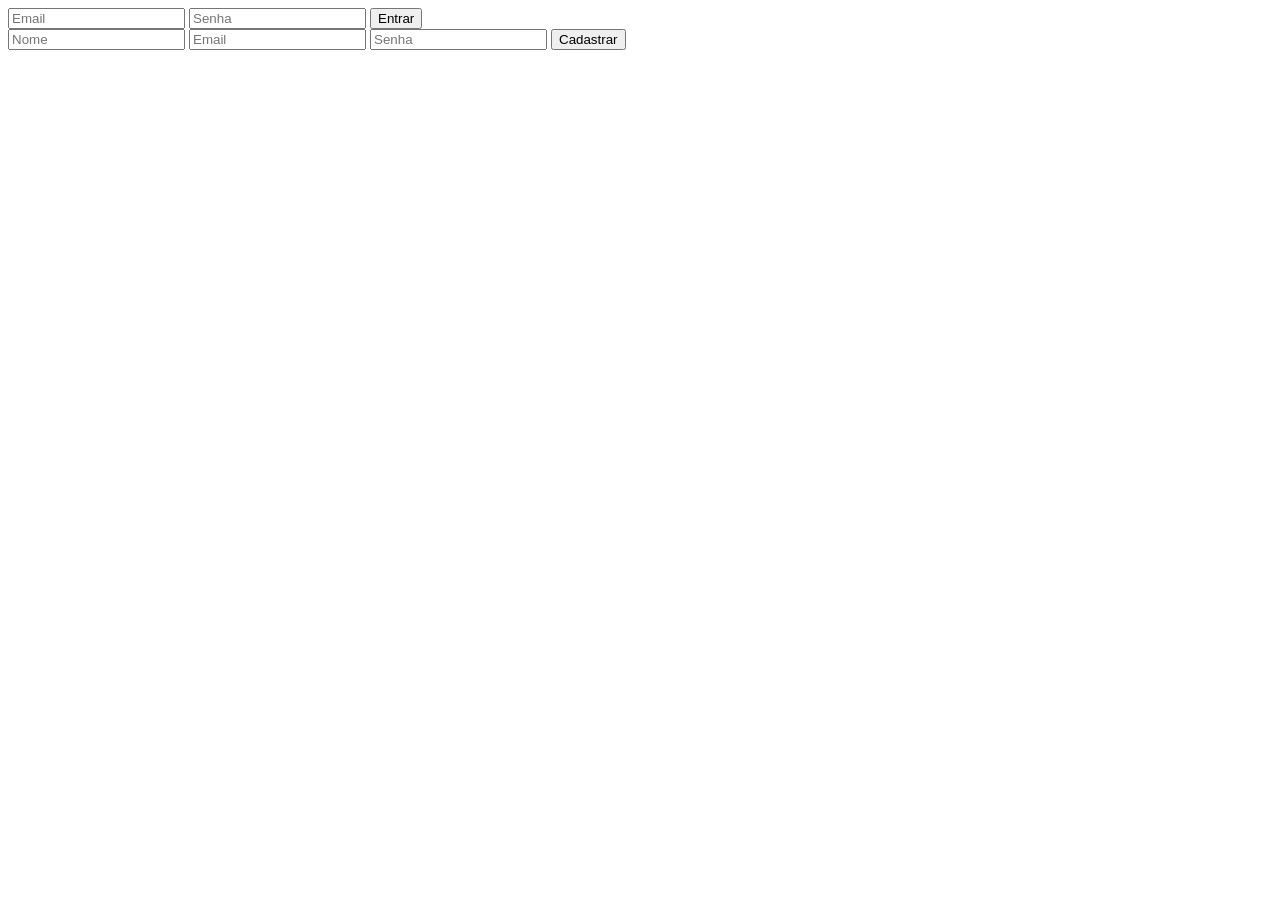
==== frontend/index.html @ ddab87b5 "Criando index.html com formularios de login e registro" ====
<!DOCTYPE html>
<html lang="pt-BR">
<head>
    <meta charset="UTF-8">
    <title>Meu Caixa - Entrar</title>
    <link rel="stylesheet" href="css/style.css">
</head>
<body>

    <form id="form-login">
        <input type="email" name="email" placeholder="Email">
        <input type="password" name="senha" placeholder="Senha">
        <button type="submit">Entrar</button>
        </form>

    <form id="form-registro">
        <input type="text" name="nome" placeholder="Nome">
        <input type="email" name="email" placeholder="Email">
        <input type="password" name="senha" placeholder="Senha">
        <button type="submit">Cadastrar</button>
    </form>

<script src="js/api.js"></script>
<script src="js/auth.js"></script>
</body>
</html>
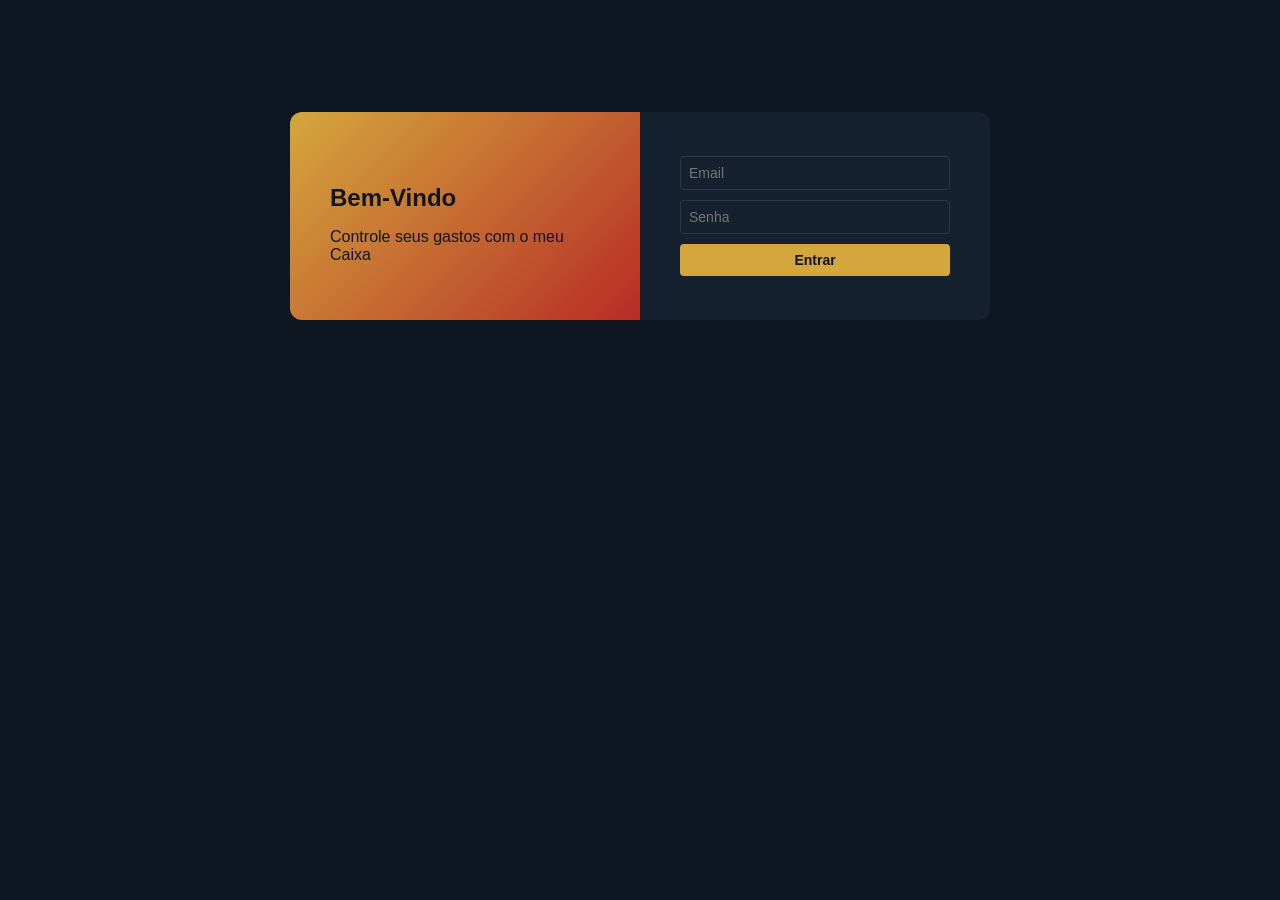
==== commit c9fe309b: "Reestruturando tela de login com layout de duas colunas" ====
--- a/frontend/index.html
+++ b/frontend/index.html
@@ -6,19 +6,27 @@
     <link rel="stylesheet" href="css/style.css">
 </head>
 <body>
+<div class="auth-container">
+    <div class="auth-painel">
+        <h2>Bem-Vindo</h2>
+        <p>Controle seus gastos com o meu Caixa</p>
+    </div>
 
-    <form id="form-login">
-        <input type="email" name="email" placeholder="Email">
-        <input type="password" name="senha" placeholder="Senha">
-        <button type="submit">Entrar</button>
+    <div class="auth-formulario">
+        <form id="form-login">
+            <input type="email" name="email" placeholder="Email">
+            <input type="password" name="senha" placeholder="Senha">
+            <button type="submit">Entrar</button>
         </form>
 
-    <form id="form-registro">
-        <input type="text" name="nome" placeholder="Nome">
-        <input type="email" name="email" placeholder="Email">
-        <input type="password" name="senha" placeholder="Senha">
-        <button type="submit">Cadastrar</button>
-    </form>
+        <form id="form-registro" style="display: none">
+            <input type="text" name="nome" placeholder="Nome">
+            <input type="email" name="email" placeholder="Email">
+            <input type="password" name="senha" placeholder="Senha">
+            <button type="submit">Cadastrar</button>
+        </form>
+    </div>
+</div>
 
 <script src="js/api.js"></script>
 <script src="js/auth.js"></script>
--- a/frontend/css/style.css
+++ b/frontend/css/style.css
@@ -0,0 +1,119 @@
+:root {
+    --bg: #0E1721;
+    --surface: #16212F;
+    --texto: #EDEAE0;
+    --destaque: #D4A73C;
+    --erro: #B72D26;
+    --borda: #29394B;
+}
+
+* {
+    box-sizing: border-box;
+}
+
+body {
+    background-color: var(--bg);
+    color: var(--texto);
+    font-family: sans-serif;
+}
+
+h1, h2 {
+    color: var(--destaque);
+}
+
+input, select, button {
+    background-color: var(--surface);
+    color: var(--texto);
+    border: 1px solid var(--borda);
+    padding: 8px;
+    border-radius: 4px;
+    font-size: 14px;
+}
+
+/* Cor do botão*/
+
+button {
+    background-color: var(--destaque);
+    color: var(--bg);
+    font-weight: bold;
+    cursor: pointer;
+    border: none;
+}
+
+body {
+    background-color: var(--bg);
+    color: var(--texto);
+    font-family: sans-serif;
+    padding: 24px;
+}
+
+h1, h2 {
+    color: var(--destaque);
+    margin-top: 32px;
+    margin-bottom: 12px;
+}
+
+#form-gasto, #lista-gastos {
+    background-color: var(--surface);
+    border: 1px solid var(--borda);
+    border-radius: 8px;
+    padding: 16px;
+}
+
+#form-gasto {
+    display: flex;
+    gap: 8px;
+    align-items: center;
+}
+
+hr {
+    border: none;
+    border-top: 1px solid var(--borda);
+    margin: 24px 0;
+}
+
+#lista-gastos div {
+    padding: 8px 0;
+    border-bottom: 1px solid var(--borda);
+}
+
+#lista-gastos div:last-child {
+    border-bottom: none;
+}
+
+.auth-container {
+    display: flex;
+    max-width: 700px;
+    margin: 80px auto;
+    border-radius: 12px;
+    overflow: hidden;
+}
+
+.auth-painel {
+    flex: 1;
+    background: linear-gradient(135deg, var(--destaque), var(--erro));
+    padding: 40px;
+    color: var(--bg);
+}
+
+.auth-formulario {
+    flex: 1;
+    background-color: var(--surface);
+    padding: 40px;
+    display: flex;
+    flex-direction: column;
+    justify-content: center;
+    gap: 12px;
+}
+
+#form-login, #form-registro {
+    display: flex;
+    flex-direction: column;
+    gap: 10px;
+}
+
+.auth-painel h2 {
+    color: var(--bg);
+}
+
+
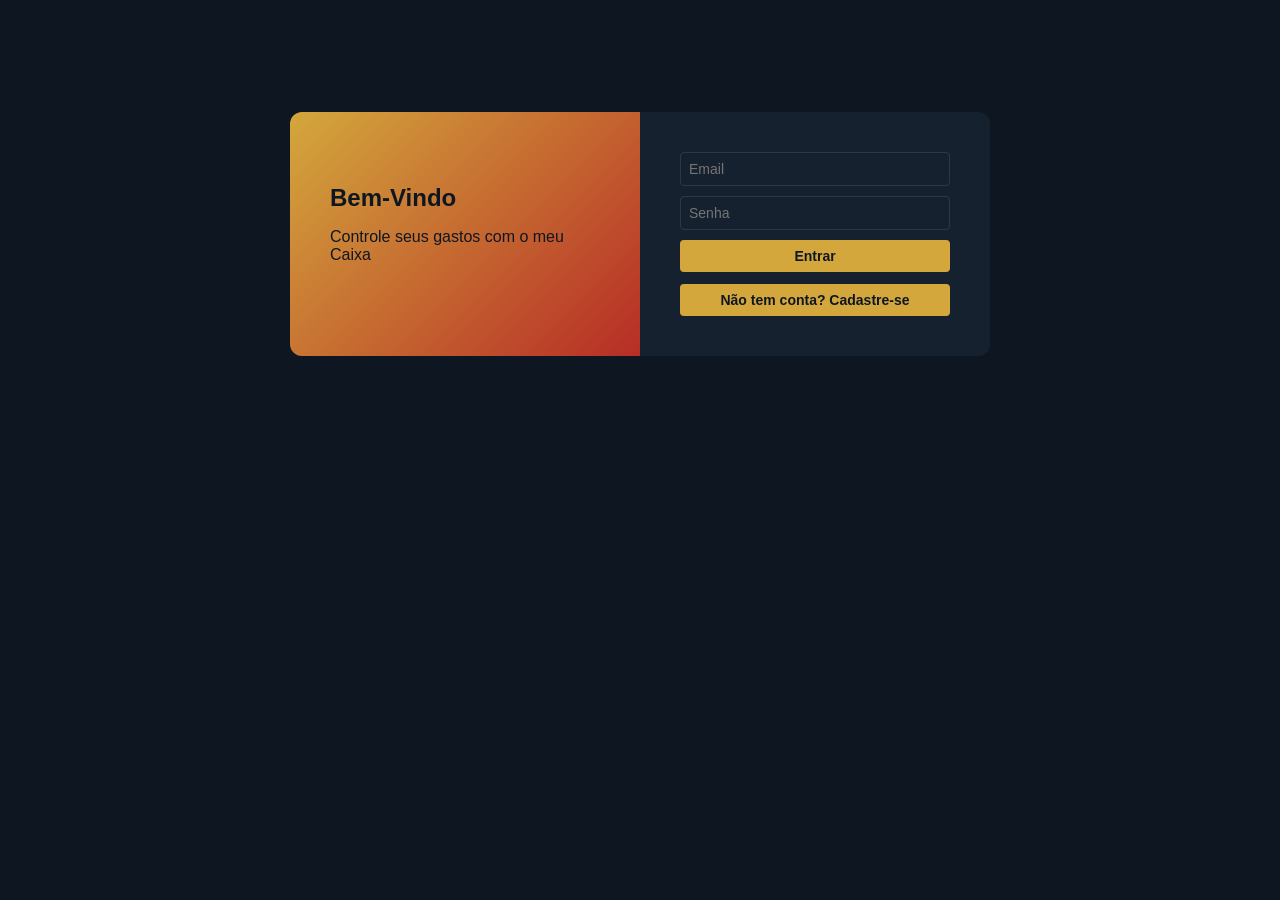
==== commit 19bf8c5b: "Adicionando alternancia entre login e cadastro" ====
--- a/frontend/index.html
+++ b/frontend/index.html
@@ -19,6 +19,8 @@
             <button type="submit">Entrar</button>
         </form>
 
+        <button type="button" id="btn-alternar">Não tem conta? Cadastre-se</button>
+
         <form id="form-registro" style="display: none">
             <input type="text" name="nome" placeholder="Nome">
             <input type="email" name="email" placeholder="Email">
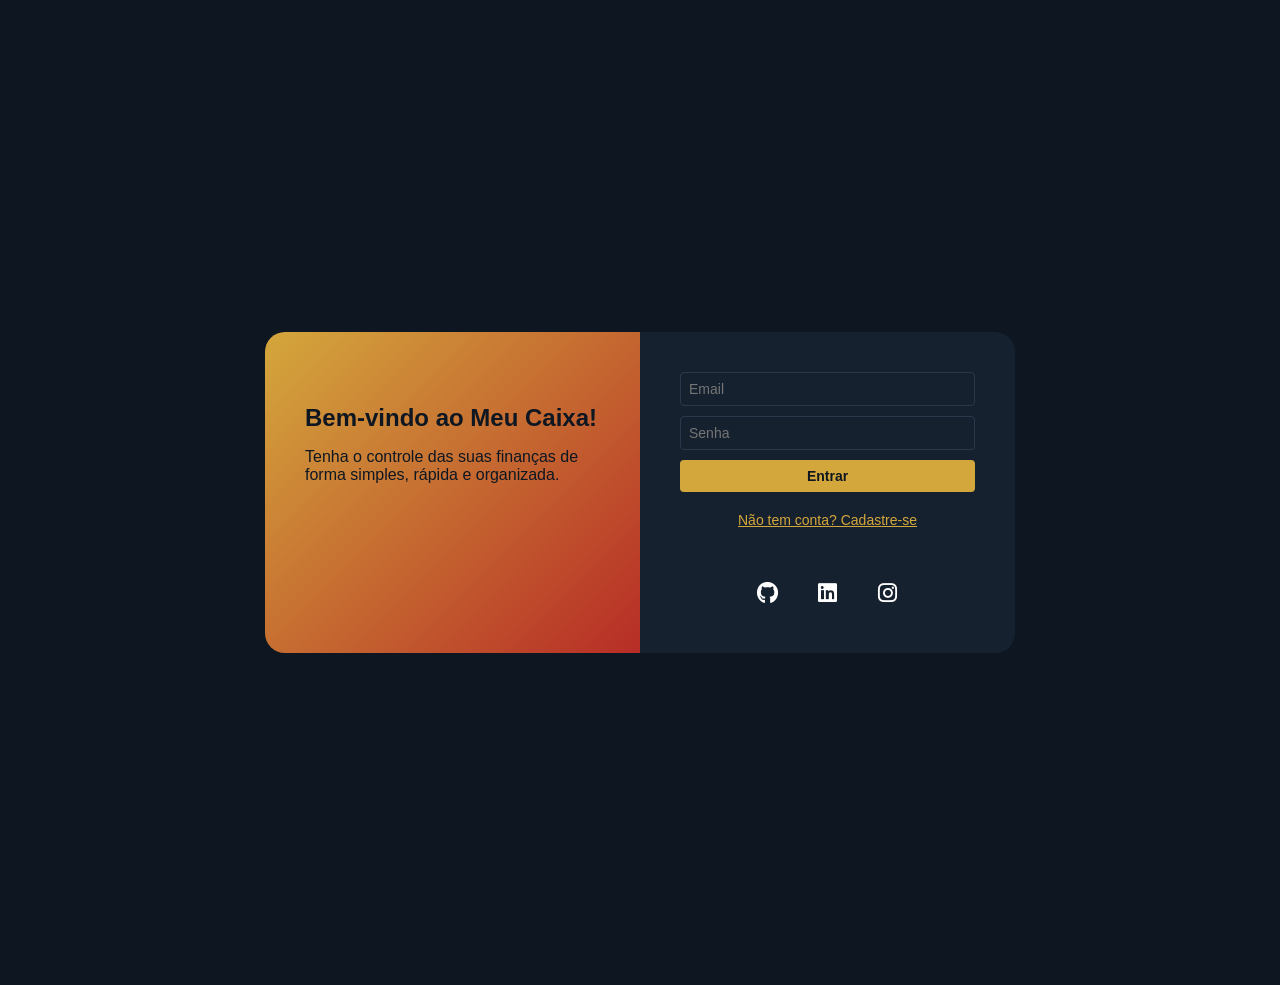
==== commit 69088198: "Melhorando a Tela de login" ====
--- a/frontend/index.html
+++ b/frontend/index.html
@@ -4,12 +4,14 @@
     <meta charset="UTF-8">
     <title>Meu Caixa - Entrar</title>
     <link rel="stylesheet" href="css/style.css">
+    <link rel="stylesheet" href="https://cdnjs.cloudflare.com/ajax/libs/font-awesome/6.5.2/css/all.min.css">
 </head>
 <body>
+
 <div class="auth-container">
     <div class="auth-painel">
-        <h2>Bem-Vindo</h2>
-        <p>Controle seus gastos com o meu Caixa</p>
+        <h2>Bem-vindo ao Meu Caixa!</h2>
+        <p>Tenha o controle das suas finanças de forma simples, rápida e organizada.</p>
     </div>
 
     <div class="auth-formulario">
@@ -27,7 +29,23 @@
             <input type="password" name="senha" placeholder="Senha">
             <button type="submit">Cadastrar</button>
         </form>
+
+        <div class="redes-sociais">
+            <a href="https://github.com/RafaelSilverioAmerico" target="_blank">
+                <i class="fab fa-github"></i>
+            </a>
+
+            <a href="https://www.linkedin.com/in/rafael-silverio-americo-b19037364/" target="_blank">
+                <i class="fab fa-linkedin"></i>
+            </a>
+
+            <a href="https://www.instagram.com/SEU_USUARIO/" target="_blank">
+                <i class="fab fa-instagram"></i>
+            </a>
+        </div>
+
     </div>
+
 </div>
 
 <script src="js/api.js"></script>
--- a/frontend/css/style.css
+++ b/frontend/css/style.css
@@ -5,6 +5,10 @@
     --destaque: #D4A73C;
     --erro: #B72D26;
     --borda: #29394B;
+}
+
+title {
+    background-color: #EDEAE0;
 }
 
 * {
@@ -53,6 +57,7 @@
     margin-bottom: 12px;
 }
 
+
 #form-gasto, #lista-gastos {
     background-color: var(--surface);
     border: 1px solid var(--borda);
@@ -83,11 +88,12 @@
 
 .auth-container {
     display: flex;
-    max-width: 700px;
-    margin: 80px auto;
-    border-radius: 12px;
+    max-width: 750px;
+    margin: 300px auto;
+    border-radius: 20px;
     overflow: hidden;
 }
+/* Cor do painel lado esquerdo */
 
 .auth-painel {
     flex: 1;
@@ -112,8 +118,46 @@
     gap: 10px;
 }
 
+/* Cor do Bem vindo */
+
 .auth-painel h2 {
     color: var(--bg);
 }
 
 
+#btn-alternar {
+    background-color: transparent;
+    color: var(--destaque);
+    border: none;
+    text-decoration: underline;
+    font-weight: normal;
+}
+
+.redes-sociais {
+    display: flex;
+    justify-content: center;
+    gap: 20px;
+    margin-top: 25px;
+}
+
+.redes-sociais a {
+    width: 40px;
+    height: 40px;
+    display: flex;
+    align-items: center;
+    justify-content: center;
+
+    color: white;
+    font-size: 22px;
+    text-decoration: none;
+
+    border-radius: 50%;
+    transition: 0.3s;
+}
+
+.redes-sociais a:hover {
+    transform: translateY(-4px);
+    opacity: 0.8;
+}
+
+
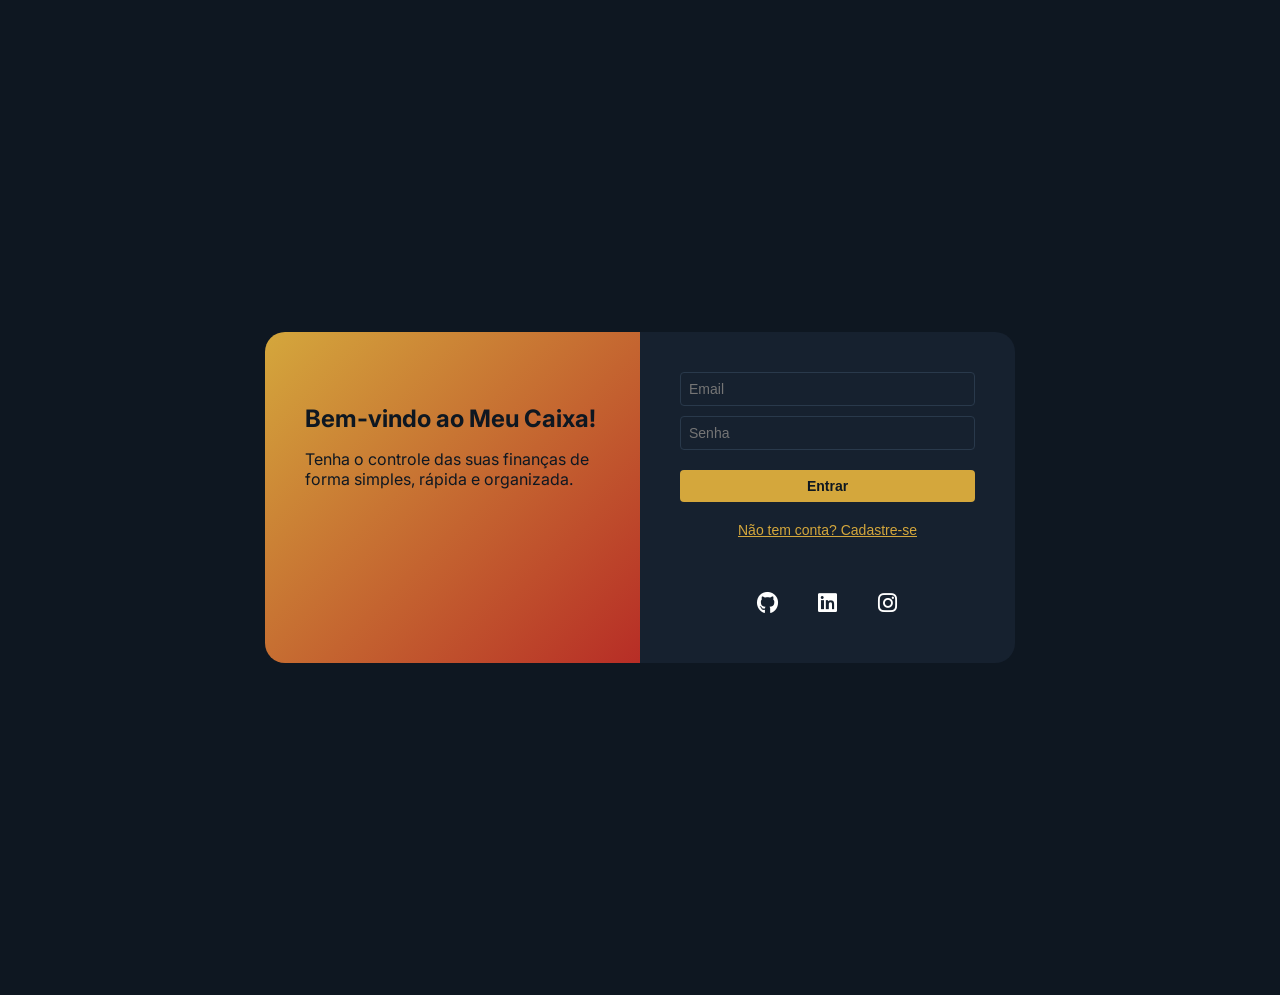
==== commit daa3997d: "Recriando GlobalExcepetionHandler ausente" ====
--- a/frontend/index.html
+++ b/frontend/index.html
@@ -5,6 +5,8 @@
     <title>Meu Caixa - Entrar</title>
     <link rel="stylesheet" href="css/style.css">
     <link rel="stylesheet" href="https://cdnjs.cloudflare.com/ajax/libs/font-awesome/6.5.2/css/all.min.css">
+    <link rel="preconnect" href="https://fonts.googleapis.com">
+    <link href="https://fonts.googleapis.com/css2?family=Inter:wght@400;600;700&display=swap" rel="stylesheet">
 </head>
 <body>
 
@@ -18,6 +20,7 @@
         <form id="form-login">
             <input type="email" name="email" placeholder="Email">
             <input type="password" name="senha" placeholder="Senha">
+            <p class="erro-form" id="erro-login"></p>
             <button type="submit">Entrar</button>
         </form>
 
@@ -27,6 +30,7 @@
             <input type="text" name="nome" placeholder="Nome">
             <input type="email" name="email" placeholder="Email">
             <input type="password" name="senha" placeholder="Senha">
+            <p class="erro-form" id="erro-registro"></p>
             <button type="submit">Cadastrar</button>
         </form>
 
--- a/frontend/css/style.css
+++ b/frontend/css/style.css
@@ -7,10 +7,6 @@
     --borda: #29394B;
 }
 
-title {
-    background-color: #EDEAE0;
-}
-
 * {
     box-sizing: border-box;
 }
@@ -18,7 +14,8 @@
 body {
     background-color: var(--bg);
     color: var(--texto);
-    font-family: sans-serif;
+    font-family: 'Inter', sans-serif;
+    padding: 24px
 }
 
 h1, h2 {
@@ -42,13 +39,18 @@
     font-weight: bold;
     cursor: pointer;
     border: none;
+    transition: 0.2s;
 }
 
-body {
-    background-color: var(--bg);
-    color: var(--texto);
-    font-family: sans-serif;
-    padding: 24px;
+input:focus, select:focus {
+    outline: none;
+    border-color: var(--destaque);
+    box-shadow: 0 0 0 2px rgba(212, 167, 60, 0.2);
+}
+
+button:hover {
+    filter: brightness(1.1);
+    transform: translateY(-1px);
 }
 
 h1, h2 {
@@ -160,4 +162,16 @@
     opacity: 0.8;
 }
 
+.tab-periodo.ativo {
+    background-color: var(--erro);
+    color: var(--texto);
+}
 
+/* Cor da mensagem de erro */
+.erro-form {
+    color: var(--erro);
+    font-size: 13px;
+    margin: 0;
+}
+
+
